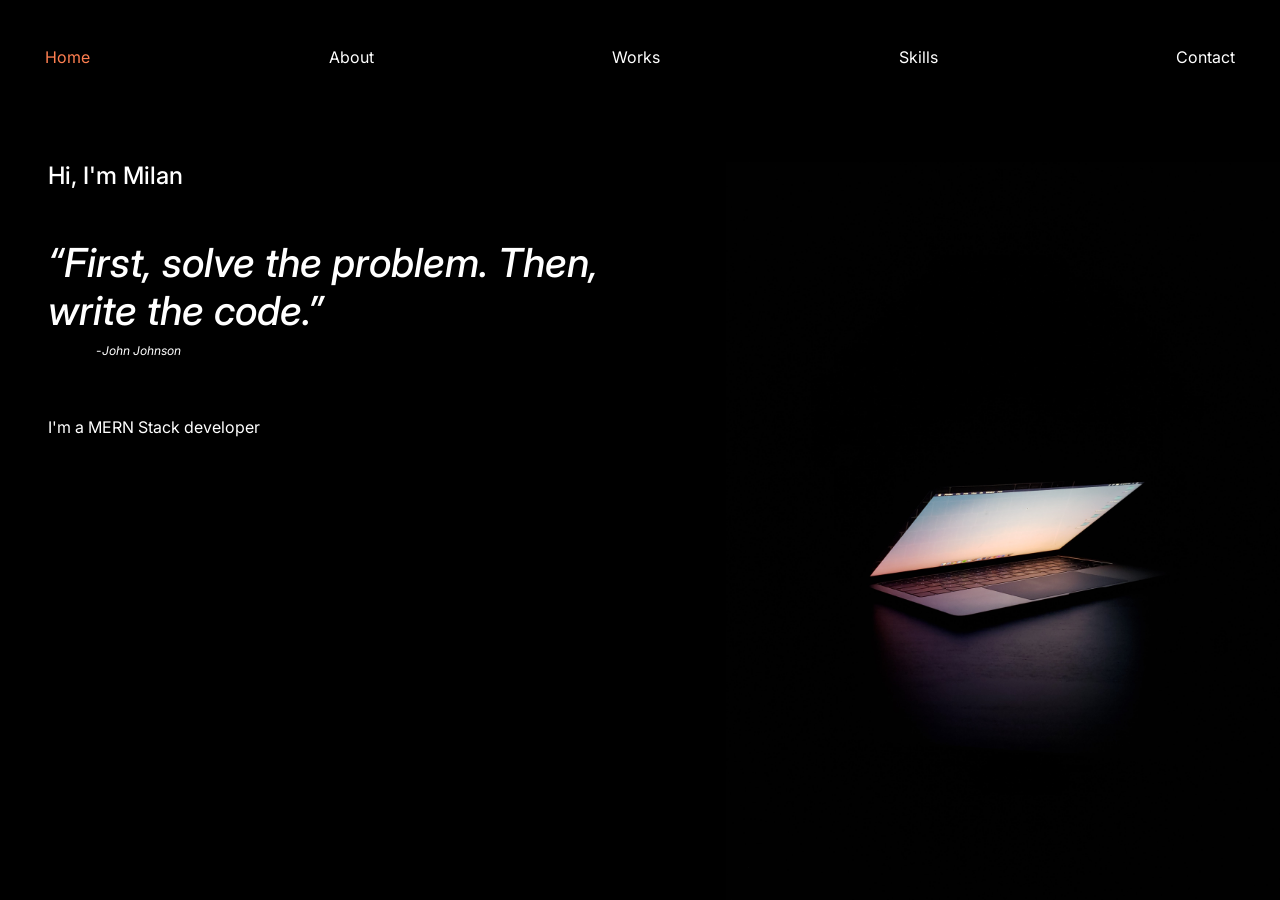
==== index.html @ cec448ed "contact complete almost" ====
<!DOCTYPE html>
<html lang="en">

<head>
  <meta charset="UTF-8" />
  <link rel="icon" type="image/svg+xml" href="/images/portfolio.png" />
  <meta name="viewport" content="width=device-width, initial-scale=1.0" />
  <link rel="preconnect" href="https://fonts.googleapis.com">
  <link rel="preconnect" href="https://fonts.gstatic.com" crossorigin>
  <link href="https://fonts.googleapis.com/css2?family=Inter:wght@100;200;300;400;600;700&family=Roboto&display=swap"
    rel="stylesheet">
  <!-- CSS only -->
  <link href="https://cdn.jsdelivr.net/npm/bootstrap@5.2.0/dist/css/bootstrap.min.css" rel="stylesheet"
    integrity="sha384-gH2yIJqKdNHPEq0n4Mqa/HGKIhSkIHeL5AyhkYV8i59U5AR6csBvApHHNl/vI1Bx" crossorigin="anonymous">
  <!-- JavaScript Bundle with Popper -->
  <script src="https://cdn.jsdelivr.net/npm/bootstrap@5.2.0/dist/js/bootstrap.bundle.min.js"
    integrity="sha384-A3rJD856KowSb7dwlZdYEkO39Gagi7vIsF0jrRAoQmDKKtQBHUuLZ9AsSv4jD4Xa"
    crossorigin="anonymous"></script>
  <link rel="stylesheet" href="https://cdn.jsdelivr.net/npm/bootstrap-icons@1.3.0/font/bootstrap-icons.css">
  <title>Milan K Jain</title>
  <script type="module" crossorigin src="/assets/index.0be1fbc3.js"></script>
  <link rel="stylesheet" href="/assets/index.25b9dc0f.css">
</head>

<body>
  <div id="root"></div>
  
</body>

</html>
---- assets/index.25b9dc0f.css ----
.nav a{text-decoration:none;color:#fff}body{margin:0;font-family:Inter,sans-serif;background-color:#000;color:#fff}.nav{display:flex;justify-content:space-between;padding:5vh}.home{flex:1 1 auto;background-image:url(/images/laptop-too-dark.jpg);background-repeat:no-repeat;background-size:contain;background-position:right}.keyboard{height:50vh;max-width:100%}.App{display:flex;flex-direction:column;height:100vh}.about{flex:1 1 auto;border-radius:20px;box-shadow:0 4px 8px #fff3,0 6px 20px #ffffff30}.profile-pic{height:250px;max-width:100%}.about-info{text-align:center}.card{max-width:18rem;border:1px solid lightgray;border-radius:20px;background-color:#1b1c1d;box-shadow:5px 5px 5px 1px #ffffff4d;-webkit-box-shadow:5px 5px 5px 1px rgba(255,255,255,.3);-moz-box-shadow:5px 5px 5px 1px rgba(255,255,255,.3)}.card:hover{transform:scale(1.1)}.badge{display:inline-block;padding:.35em .65em;font-size:.75em;font-weight:700;line-height:1;text-align:center;white-space:nowrap;vertical-align:baseline;border:1px solid white}.logo{opacity:.6;transition:.4s;color:#fff}.logo-github:hover{opacity:1}.logo-twitter:hover{opacity:1;color:#1da1f2}.logo-linkedin:hover{opacity:1;color:#0072b1}.logo-resume:hover{opacity:1;color:#27b45e}.fade-enter{opacity:0;z-index:1}.fade-enter .fade-enter-active{opacity:1;transition:opacity .25s ease-in}
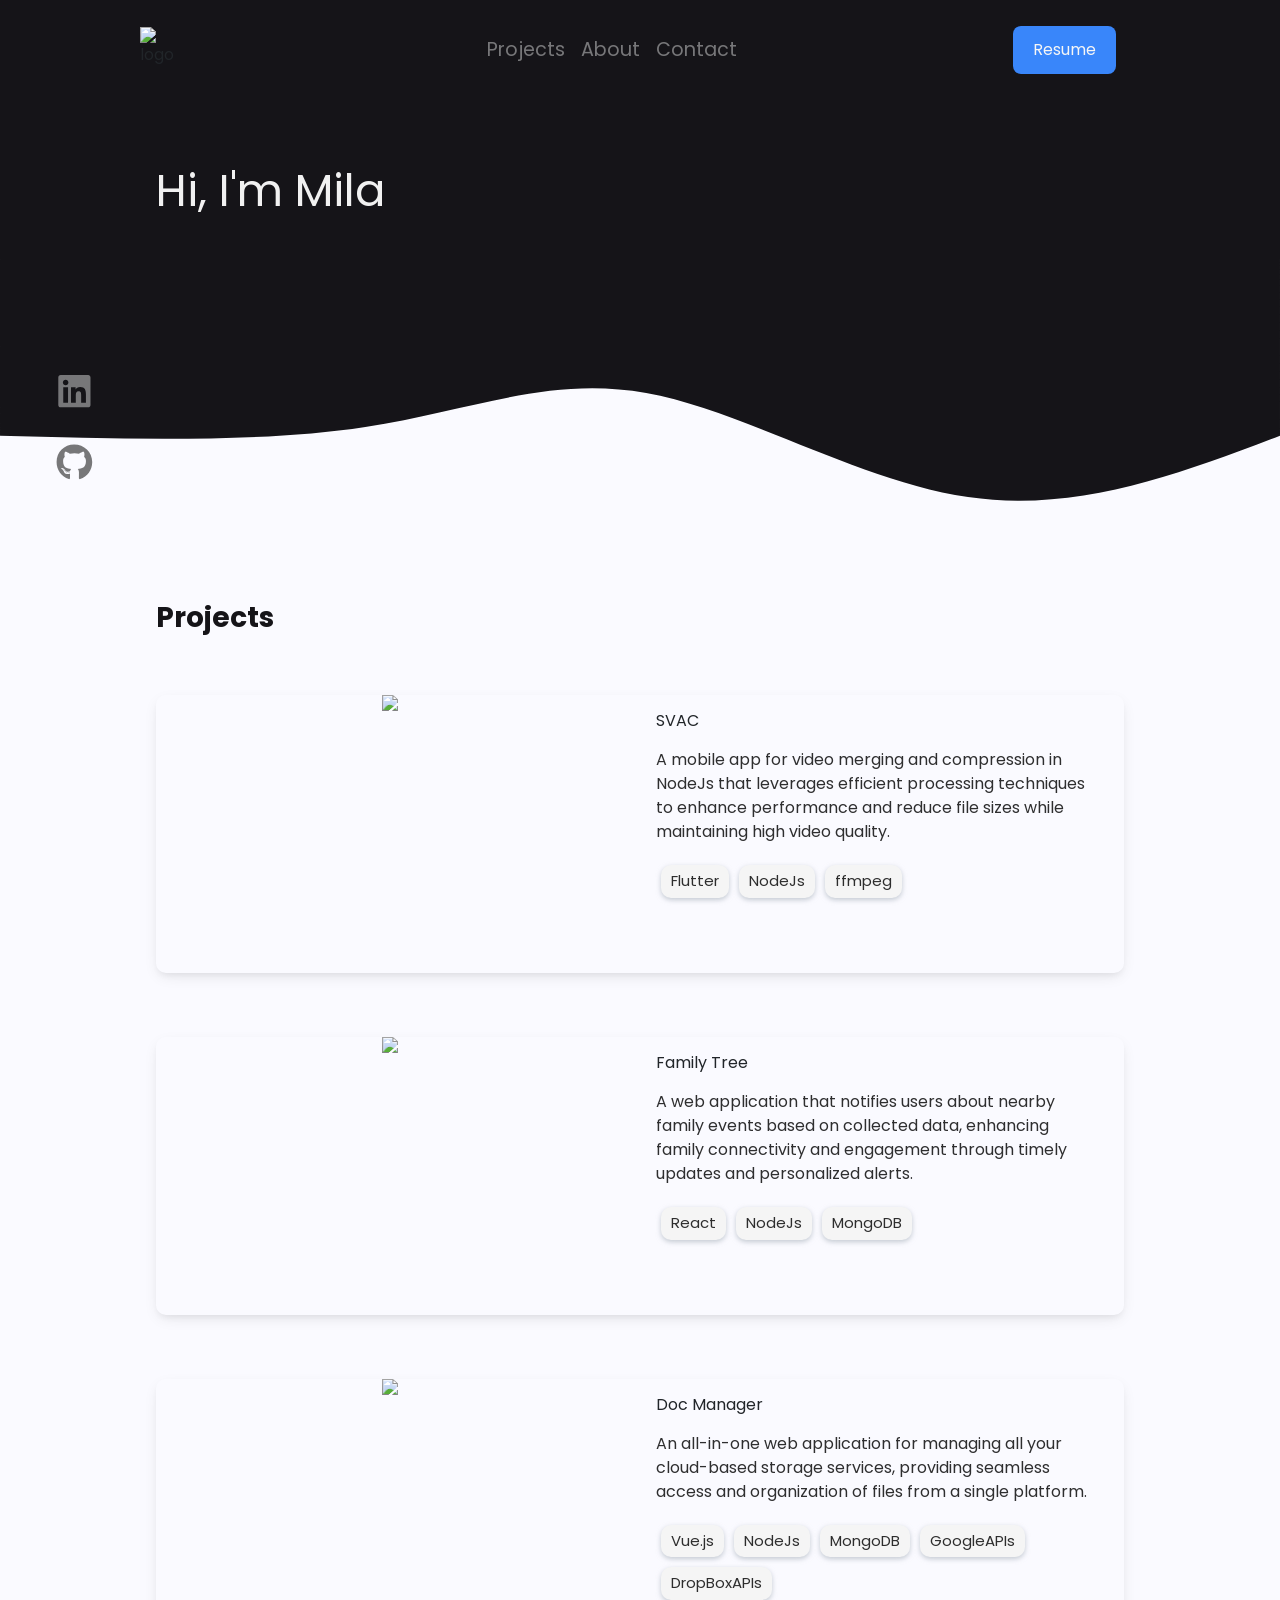
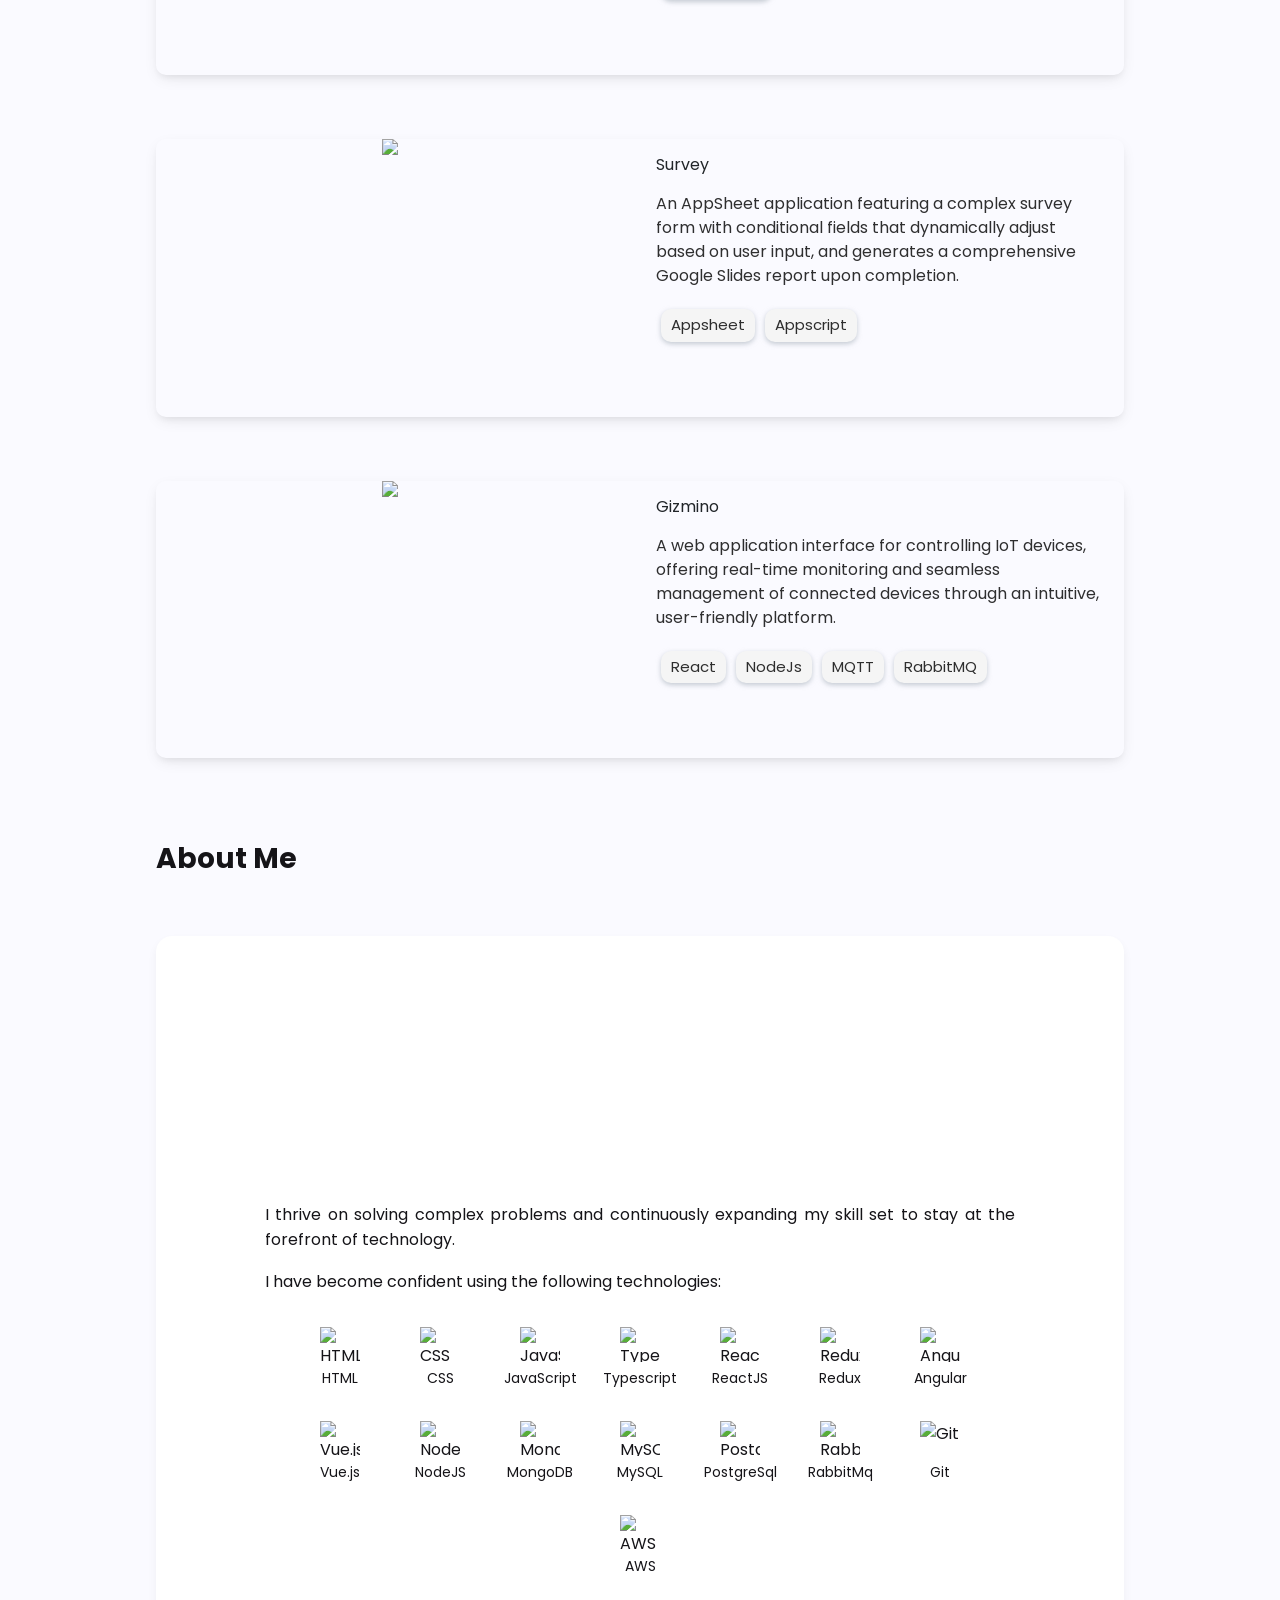
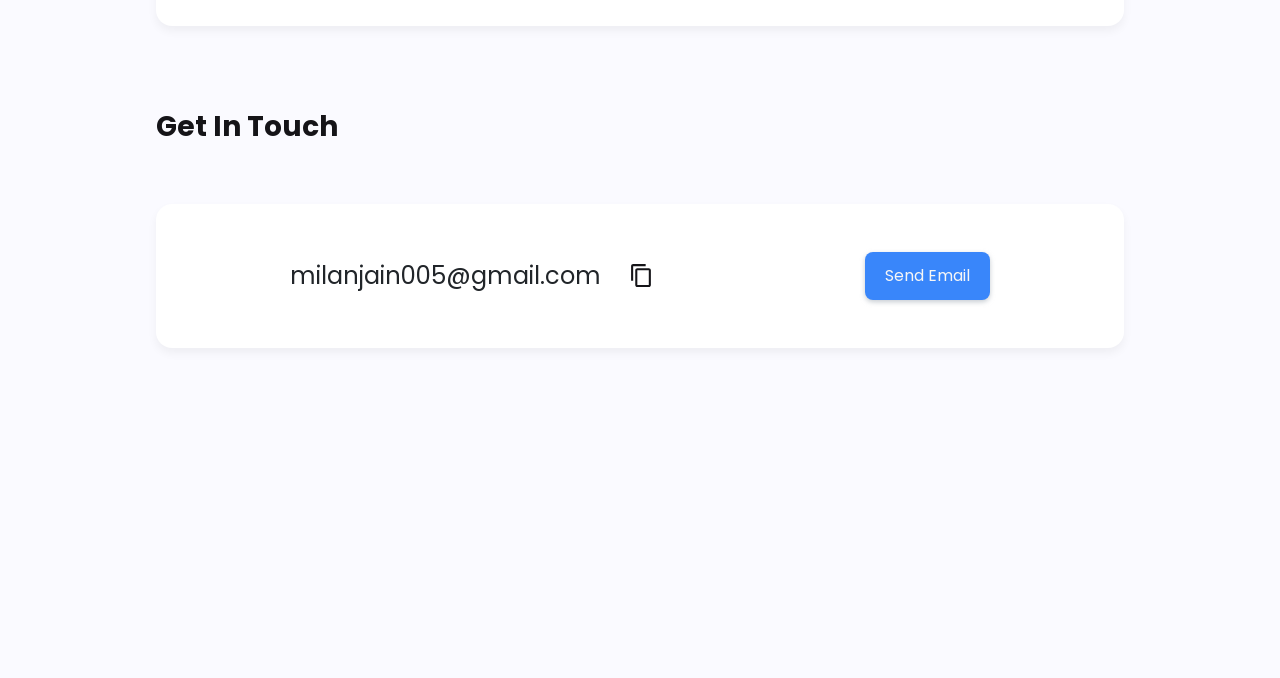
==== commit 01d9631f: "updates" ====
--- a/index.html
+++ b/index.html
@@ -18,8 +18,8 @@
     crossorigin="anonymous"></script>
   <link rel="stylesheet" href="https://cdn.jsdelivr.net/npm/bootstrap-icons@1.3.0/font/bootstrap-icons.css">
   <title>Milan K Jain</title>
-  <script type="module" crossorigin src="/assets/index.0be1fbc3.js"></script>
-  <link rel="stylesheet" href="/assets/index.25b9dc0f.css">
+  <script type="module" crossorigin src="/assets/main.59e06e72.js"></script>
+  <link rel="stylesheet" href="/assets/main.cb28ad7e.css">
 </head>
 
 <body>
--- a/assets/main.cb28ad7e.css
+++ b/assets/main.cb28ad7e.css
@@ -0,0 +1,2 @@
+@import url(https://fonts.googleapis.com/css2?family=Poppins:wght@200;300;400;500;700&display=swap);*,:after,:before{box-sizing:border-box;margin:0;padding:0;scroll-behavior:smooth}body{-webkit-font-smoothing:antialiased;-moz-osx-font-smoothing:grayscale;background:#fafaff;font-family:Poppins,sans-serif;font-weight:400;overflow-x:hidden}main{background:#151418;background-image:url(/static/media/blob-haikei.ed4231cd548cd312fe4f.svg);background-repeat:no-repeat;background-size:cover;width:100%}a{background-color:initial;color:inherit;text-decoration:none;transition:.2s ease-in}ol,ul{list-style:none}article,aside,details,figcaption,figure,footer,header,hgroup,menu,nav,section{display:block}h1,h2,h3,h4,h5,h6{font-size:100%;font-weight:400}img,video{display:block;max-width:100%}.btn{border-radius:8px;cursor:pointer;font-weight:400;outline:none;transition:all .2s ease-in-out}.btn-shadow{box-shadow:0 2px 5px #a0aab499}.btn-shadow:hover{box-shadow:0 3px 8px #a0aab4e6}.PrimaryBtn{background:#3986fa;border:none;color:#f6f6f6;padding:12px 20px}.SecondaryBtn{border:2px solid #3986fa;color:#010606;margin-right:1rem;padding:10px 18px}.PrimaryBtn:hover{background:#126ffa}.SecondaryBtn:hover{background:#e7f1fa;color:#000}.Container{margin-left:auto;margin-right:auto;max-width:1000px;padding-left:1rem;padding-right:1rem;width:90%}.BigCard{background:#fff;border-radius:1rem;box-shadow:0 5px 10px #0000000d;display:flex;flex-direction:column;padding:3rem 2rem}.AboutBio{margin:0 auto;max-width:750px;text-align:justify}.AboutBio,.tagline2{color:#151418;line-height:1.6}.tagline2{margin:0;margin-bottom:2rem;margin-top:1rem;max-width:650px;text-align:left}.SectionTitle{color:#151418;font-size:28px;font-weight:700;margin-bottom:3.5rem}.ProjectWrapper{margin-top:-1rem}@media (max-width:1000px){.Container{padding:0}}
+/*# sourceMappingURL=main.cb28ad7e.css.map*/
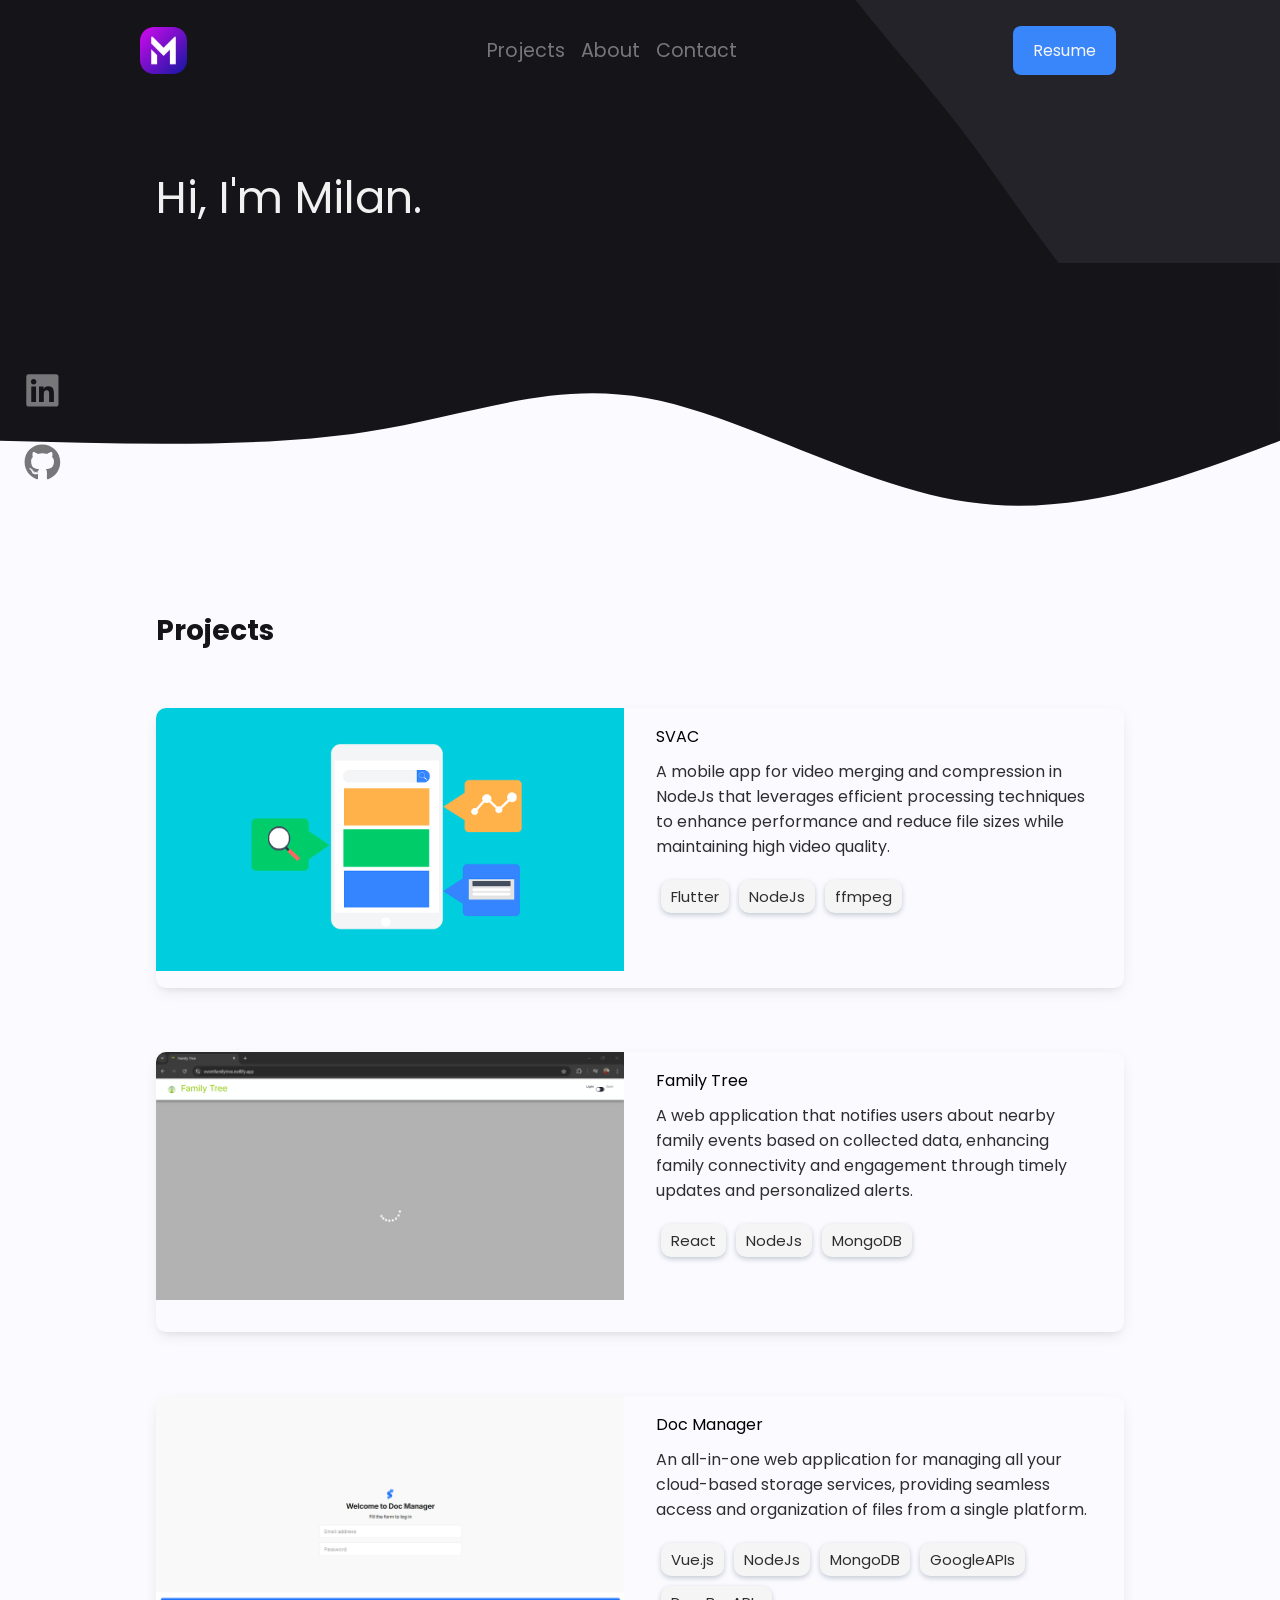
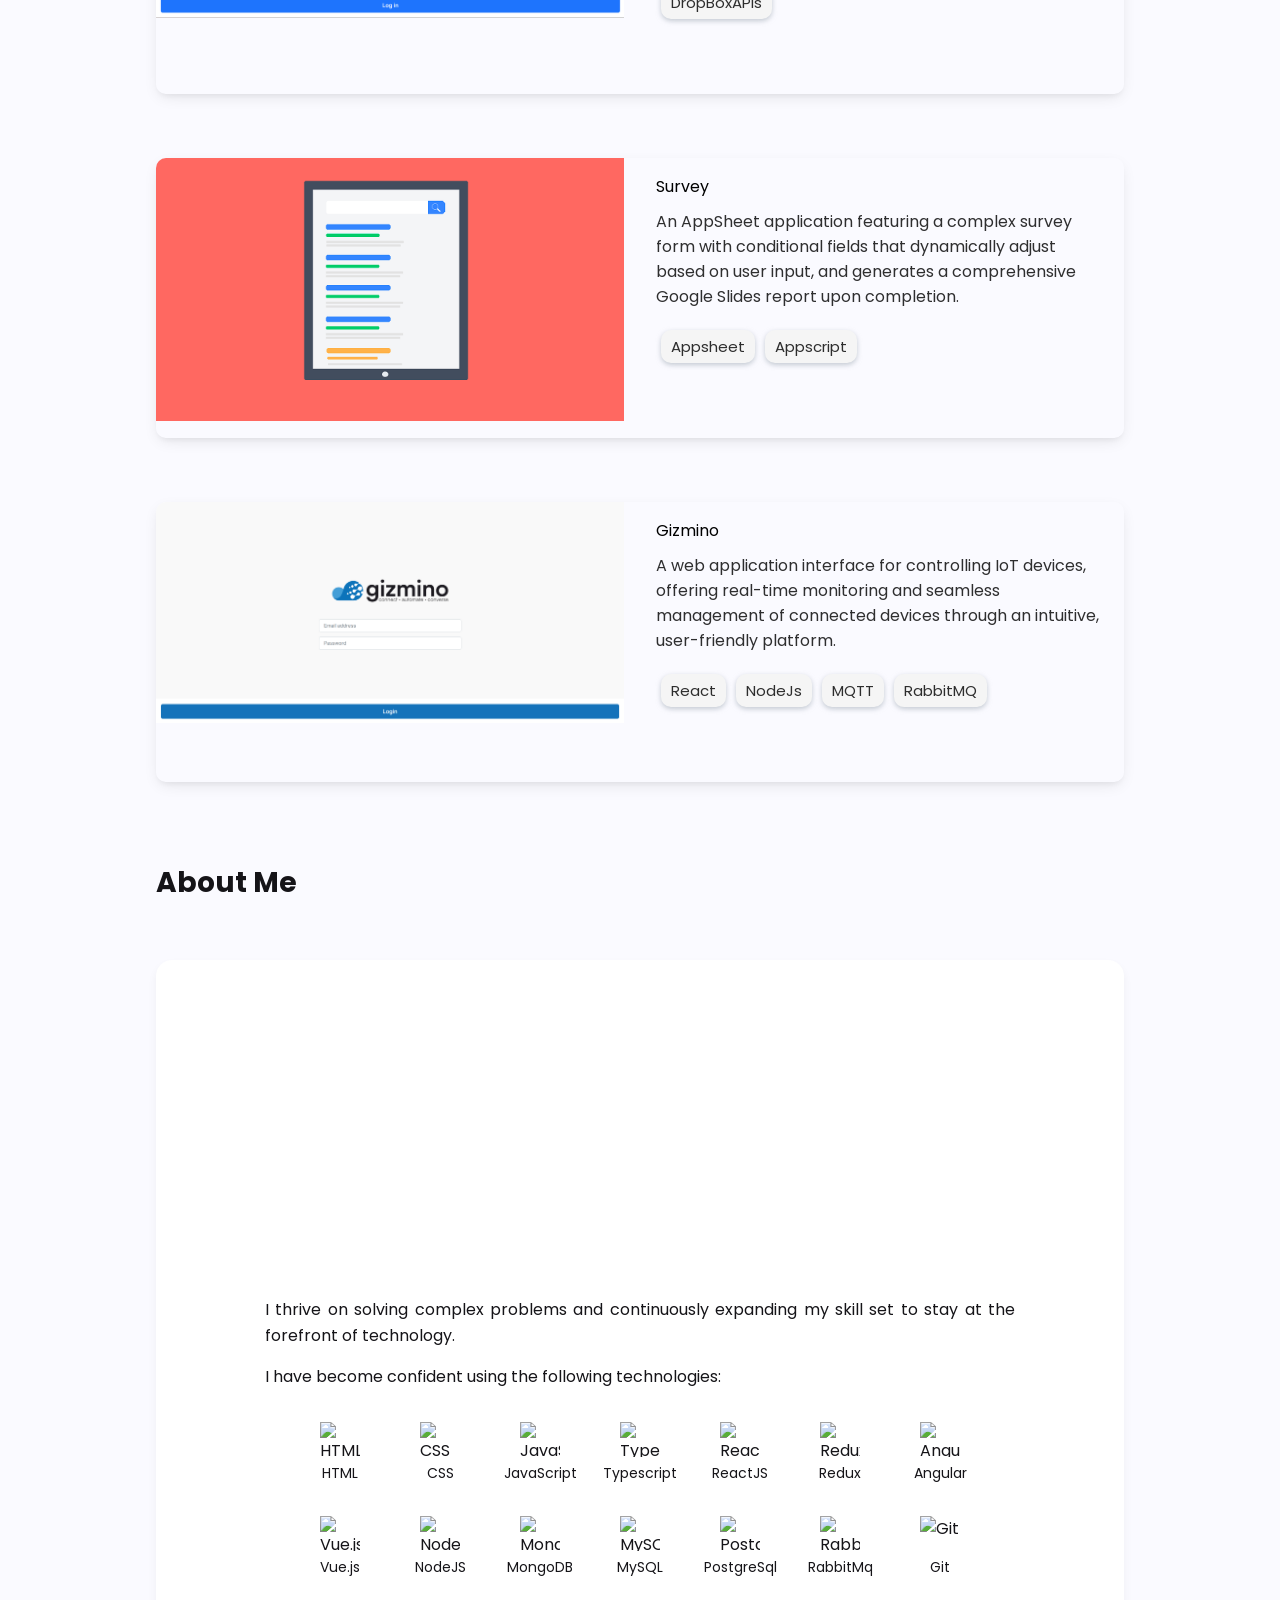
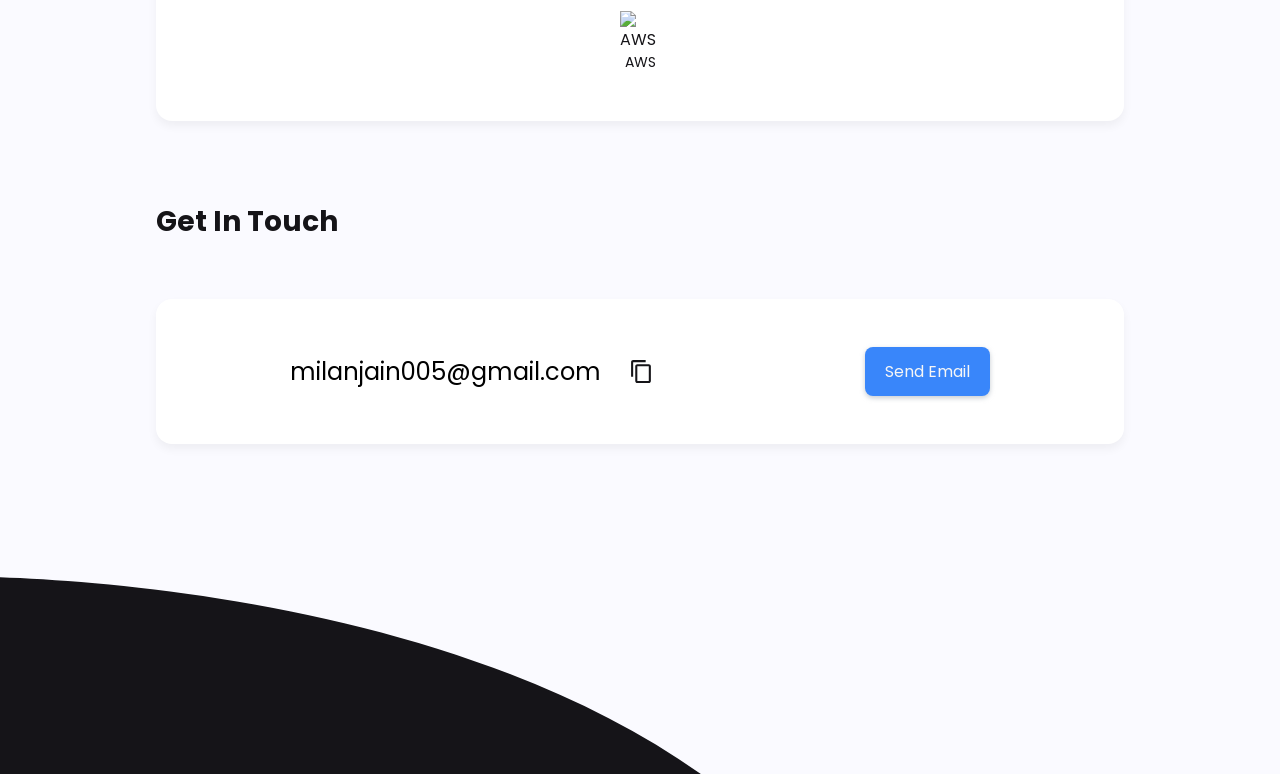
==== commit 82296a4c: "changed to build file" ====
--- a/index.html
+++ b/index.html
@@ -1,30 +1 @@
-<!DOCTYPE html>
-<html lang="en">
-
-<head>
-  <meta charset="UTF-8" />
-  <link rel="icon" type="image/svg+xml" href="/images/portfolio.png" />
-  <meta name="viewport" content="width=device-width, initial-scale=1.0" />
-  <link rel="preconnect" href="https://fonts.googleapis.com">
-  <link rel="preconnect" href="https://fonts.gstatic.com" crossorigin>
-  <link href="https://fonts.googleapis.com/css2?family=Inter:wght@100;200;300;400;600;700&family=Roboto&display=swap"
-    rel="stylesheet">
-  <!-- CSS only -->
-  <link href="https://cdn.jsdelivr.net/npm/bootstrap@5.2.0/dist/css/bootstrap.min.css" rel="stylesheet"
-    integrity="sha384-gH2yIJqKdNHPEq0n4Mqa/HGKIhSkIHeL5AyhkYV8i59U5AR6csBvApHHNl/vI1Bx" crossorigin="anonymous">
-  <!-- JavaScript Bundle with Popper -->
-  <script src="https://cdn.jsdelivr.net/npm/bootstrap@5.2.0/dist/js/bootstrap.bundle.min.js"
-    integrity="sha384-A3rJD856KowSb7dwlZdYEkO39Gagi7vIsF0jrRAoQmDKKtQBHUuLZ9AsSv4jD4Xa"
-    crossorigin="anonymous"></script>
-  <link rel="stylesheet" href="https://cdn.jsdelivr.net/npm/bootstrap-icons@1.3.0/font/bootstrap-icons.css">
-  <title>Milan K Jain</title>
-  <script type="module" crossorigin src="/assets/main.59e06e72.js"></script>
-  <link rel="stylesheet" href="/assets/main.cb28ad7e.css">
-</head>
-
-<body>
-  <div id="root"></div>
-  
-</body>
-
-</html>+<!doctype html><html lang="en"><head><meta charset="utf-8"/><link rel="icon" href="/favicon.ico"/><meta name="viewport" content="width=device-width,initial-scale=1"/><meta name="theme-color" content="#000000"/><meta name="description" content="My personal react portfolio ~ Pedro Muniz"/><meta name="google-site-verification" content="YuEFQ9Cj0x_t_SJDbMkyDsm8tUlIvo9EDKR3FDWL13s"/><link rel="stylesheet" href="https://cdnjs.cloudflare.com/ajax/libs/animate.css/3.5.2/animate.min.css"><link rel="apple-touch-icon" href="/logo.png"/><link rel="manifest" href="/manifest.json"/><title>Milan K Jain</title><script defer="defer" src="/static/js/main.59e06e72.js"></script><link href="/static/css/main.cb28ad7e.css" rel="stylesheet"></head><body><noscript>You need to enable JavaScript to run this app.</noscript><div id="root"></div></body></html>
--- a/static/css/main.cb28ad7e.css
+++ b/static/css/main.cb28ad7e.css
@@ -0,0 +1,2 @@
+@import url(https://fonts.googleapis.com/css2?family=Poppins:wght@200;300;400;500;700&display=swap);*,:after,:before{box-sizing:border-box;margin:0;padding:0;scroll-behavior:smooth}body{-webkit-font-smoothing:antialiased;-moz-osx-font-smoothing:grayscale;background:#fafaff;font-family:Poppins,sans-serif;font-weight:400;overflow-x:hidden}main{background:#151418;background-image:url(/static/media/blob-haikei.ed4231cd548cd312fe4f.svg);background-repeat:no-repeat;background-size:cover;width:100%}a{background-color:initial;color:inherit;text-decoration:none;transition:.2s ease-in}ol,ul{list-style:none}article,aside,details,figcaption,figure,footer,header,hgroup,menu,nav,section{display:block}h1,h2,h3,h4,h5,h6{font-size:100%;font-weight:400}img,video{display:block;max-width:100%}.btn{border-radius:8px;cursor:pointer;font-weight:400;outline:none;transition:all .2s ease-in-out}.btn-shadow{box-shadow:0 2px 5px #a0aab499}.btn-shadow:hover{box-shadow:0 3px 8px #a0aab4e6}.PrimaryBtn{background:#3986fa;border:none;color:#f6f6f6;padding:12px 20px}.SecondaryBtn{border:2px solid #3986fa;color:#010606;margin-right:1rem;padding:10px 18px}.PrimaryBtn:hover{background:#126ffa}.SecondaryBtn:hover{background:#e7f1fa;color:#000}.Container{margin-left:auto;margin-right:auto;max-width:1000px;padding-left:1rem;padding-right:1rem;width:90%}.BigCard{background:#fff;border-radius:1rem;box-shadow:0 5px 10px #0000000d;display:flex;flex-direction:column;padding:3rem 2rem}.AboutBio{margin:0 auto;max-width:750px;text-align:justify}.AboutBio,.tagline2{color:#151418;line-height:1.6}.tagline2{margin:0;margin-bottom:2rem;margin-top:1rem;max-width:650px;text-align:left}.SectionTitle{color:#151418;font-size:28px;font-weight:700;margin-bottom:3.5rem}.ProjectWrapper{margin-top:-1rem}@media (max-width:1000px){.Container{padding:0}}
+/*# sourceMappingURL=main.cb28ad7e.css.map*/
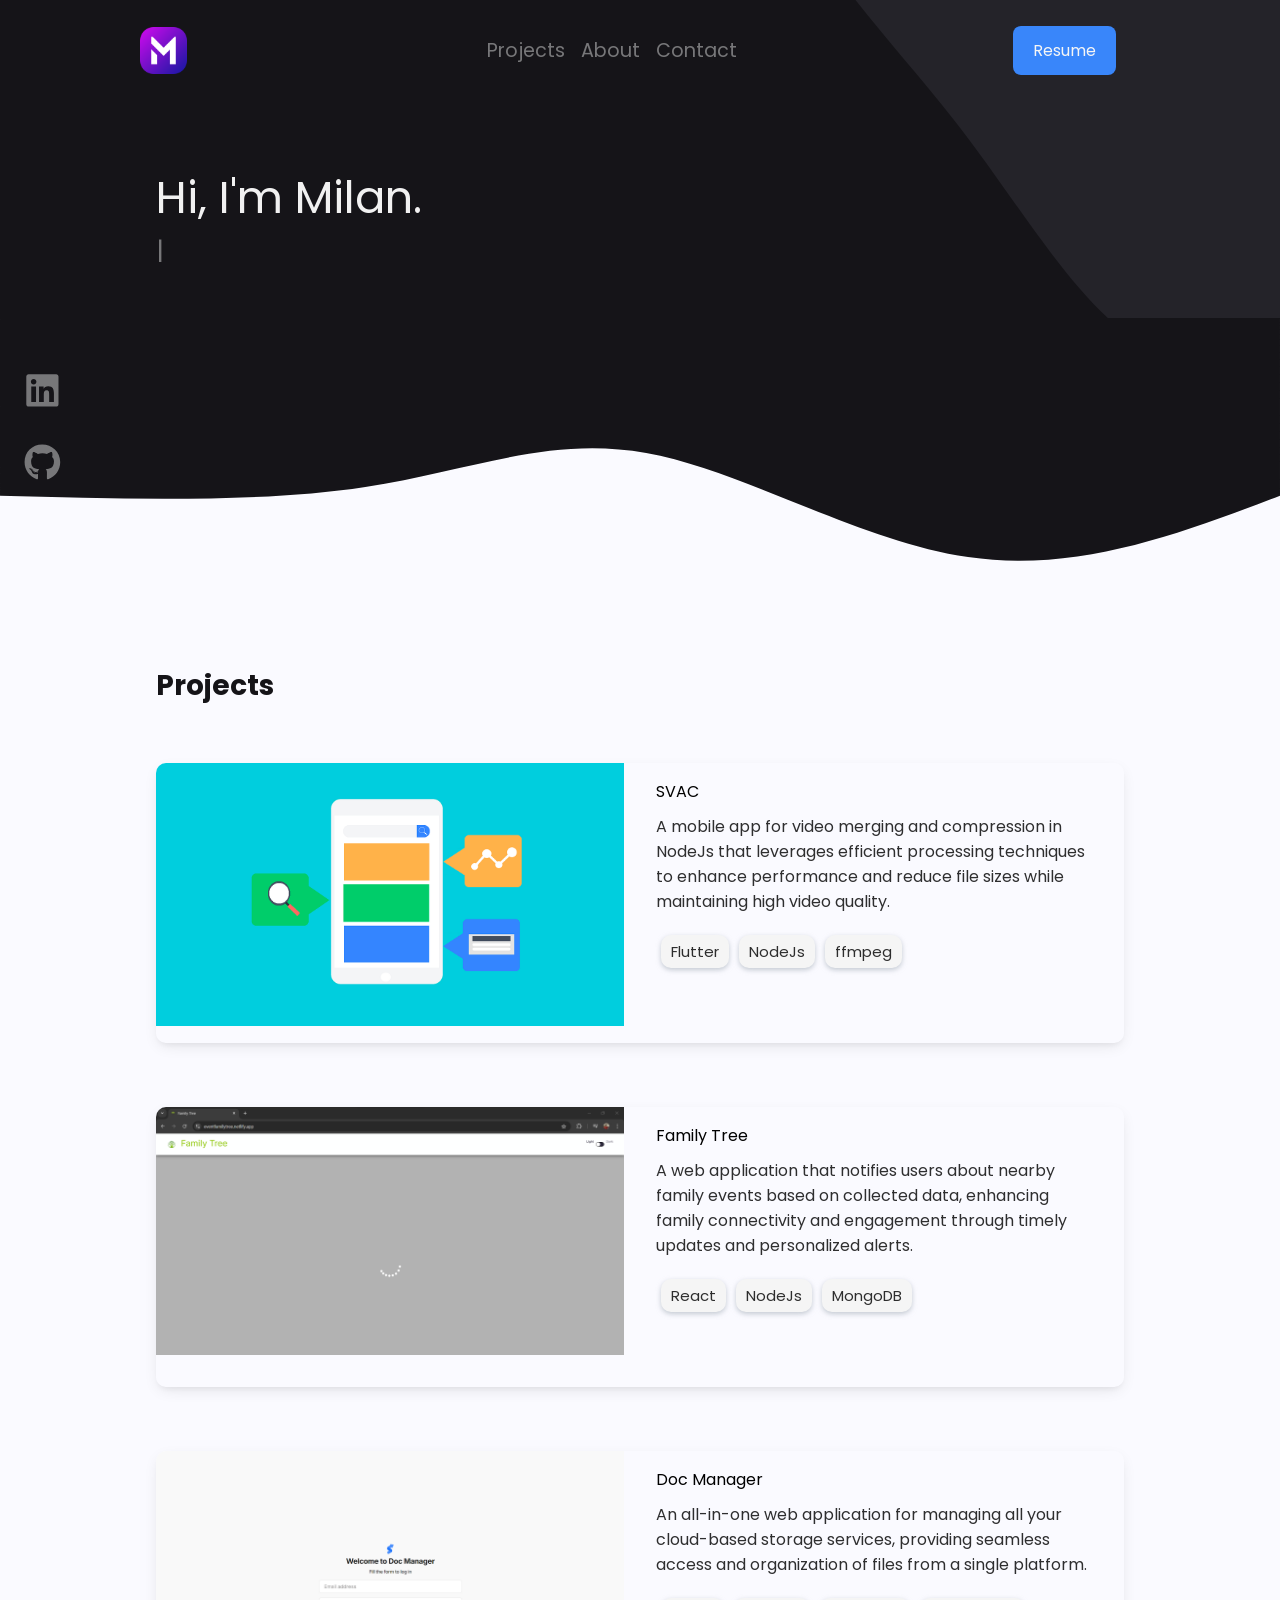
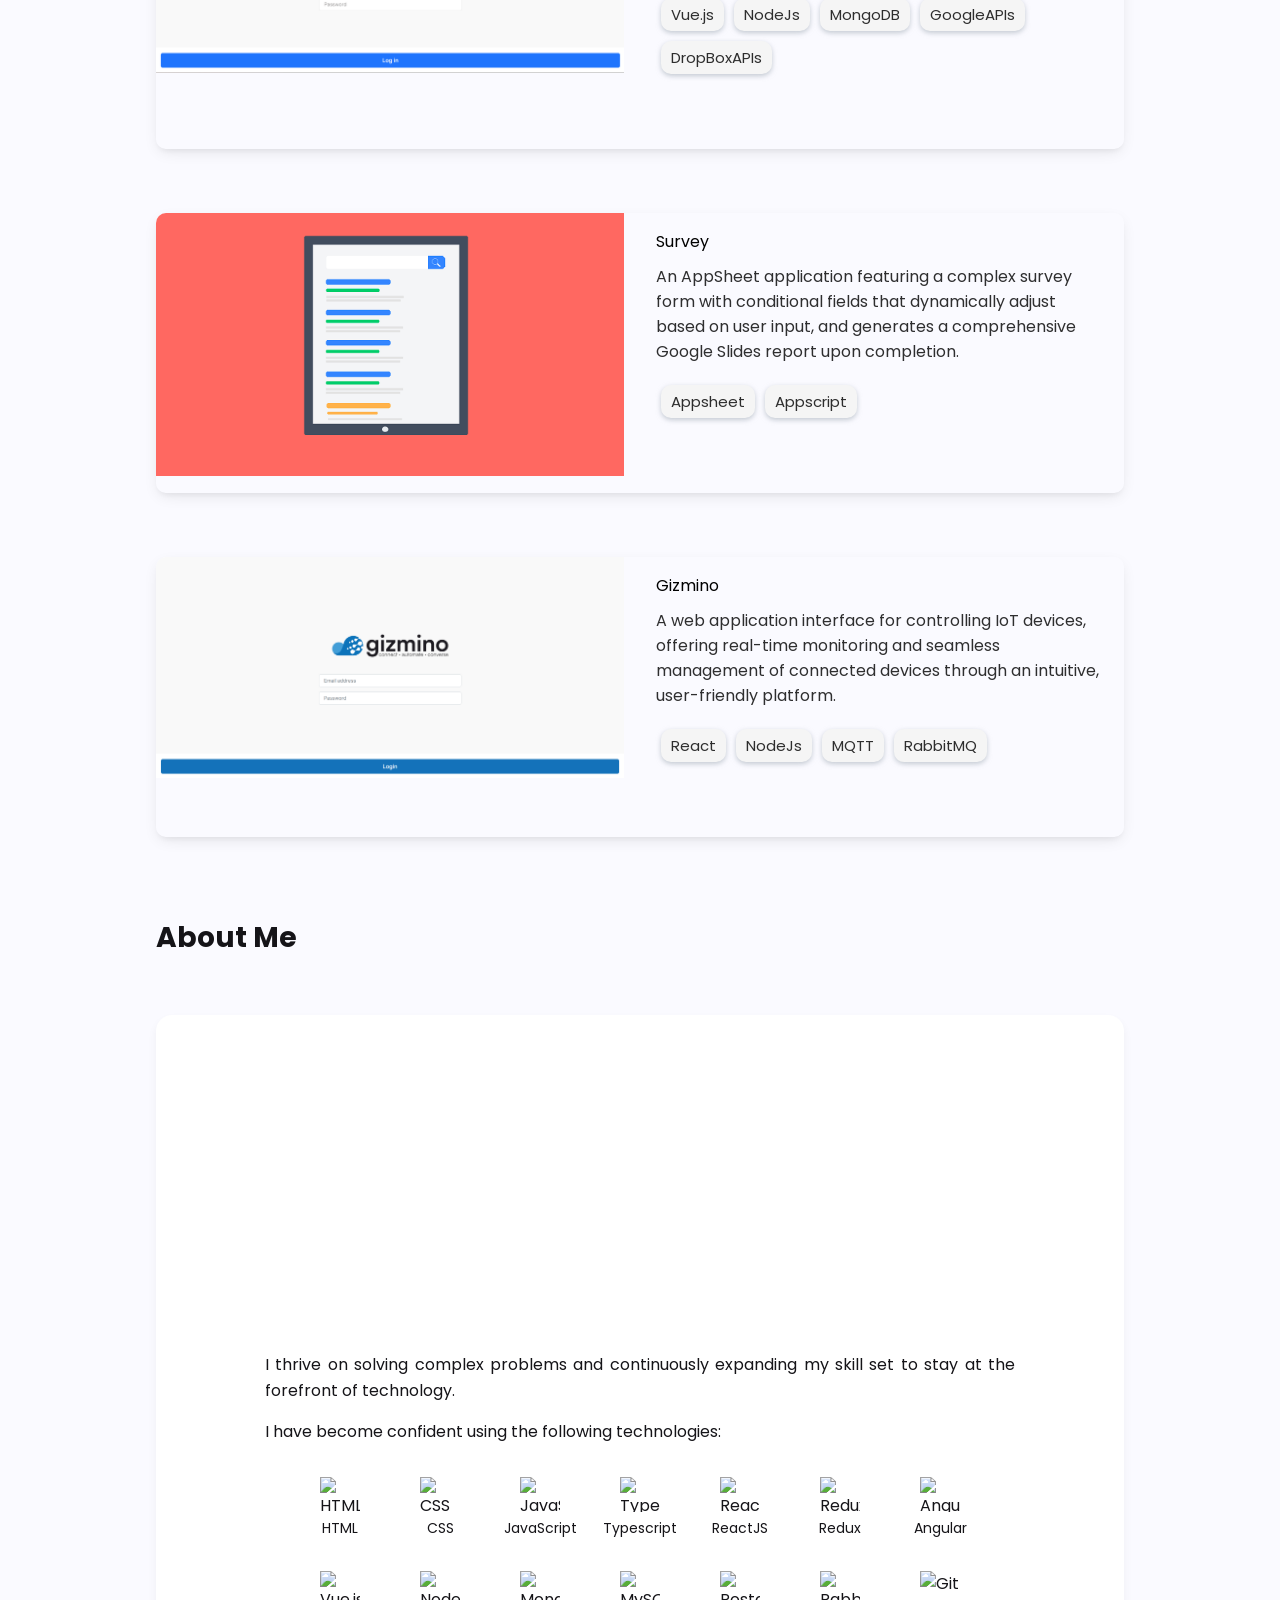
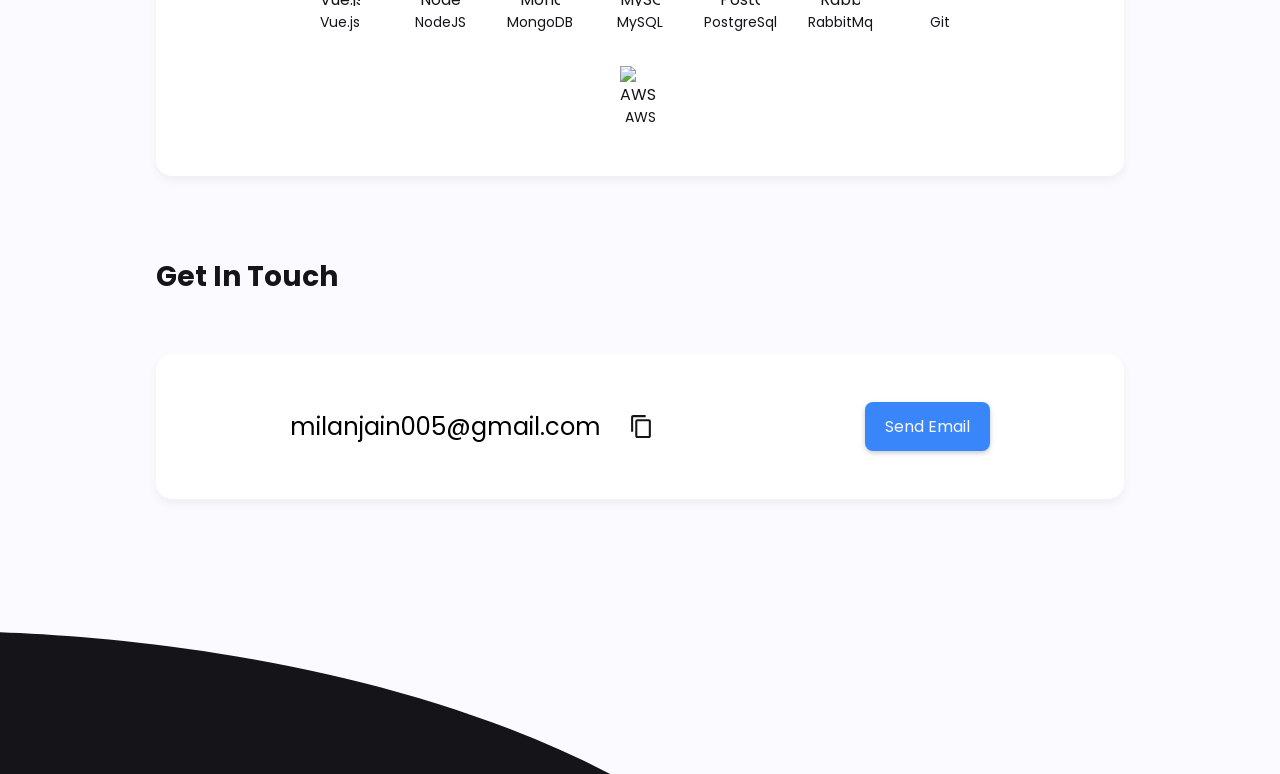
==== commit 4608bf67: "updates" ====
--- a/index.html
+++ b/index.html
@@ -1 +1 @@
-<!doctype html><html lang="en"><head><meta charset="utf-8"/><link rel="icon" href="/favicon.ico"/><meta name="viewport" content="width=device-width,initial-scale=1"/><meta name="theme-color" content="#000000"/><meta name="description" content="My personal react portfolio ~ Pedro Muniz"/><meta name="google-site-verification" content="YuEFQ9Cj0x_t_SJDbMkyDsm8tUlIvo9EDKR3FDWL13s"/><link rel="stylesheet" href="https://cdnjs.cloudflare.com/ajax/libs/animate.css/3.5.2/animate.min.css"><link rel="apple-touch-icon" href="/logo.png"/><link rel="manifest" href="/manifest.json"/><title>Milan K Jain</title><script defer="defer" src="/static/js/main.59e06e72.js"></script><link href="/static/css/main.cb28ad7e.css" rel="stylesheet"></head><body><noscript>You need to enable JavaScript to run this app.</noscript><div id="root"></div></body></html>+<!doctype html><html lang="en"><head><meta charset="utf-8"/><link rel="icon" href="/favicon.ico"/><meta name="viewport" content="width=device-width,initial-scale=1"/><meta name="theme-color" content="#000000"/><meta name="description" content="My personal react portfolio ~ Pedro Muniz"/><meta name="google-site-verification" content="YuEFQ9Cj0x_t_SJDbMkyDsm8tUlIvo9EDKR3FDWL13s"/><link rel="stylesheet" href="https://cdnjs.cloudflare.com/ajax/libs/animate.css/3.5.2/animate.min.css"><link rel="apple-touch-icon" href="/logo.png"/><link rel="manifest" href="/manifest.json"/><title>Milan K Jain</title><script defer="defer" src="/static/js/main.ef9026a4.js"></script><link href="/static/css/main.cb28ad7e.css" rel="stylesheet"></head><body><noscript>You need to enable JavaScript to run this app.</noscript><div id="root"></div></body></html>
